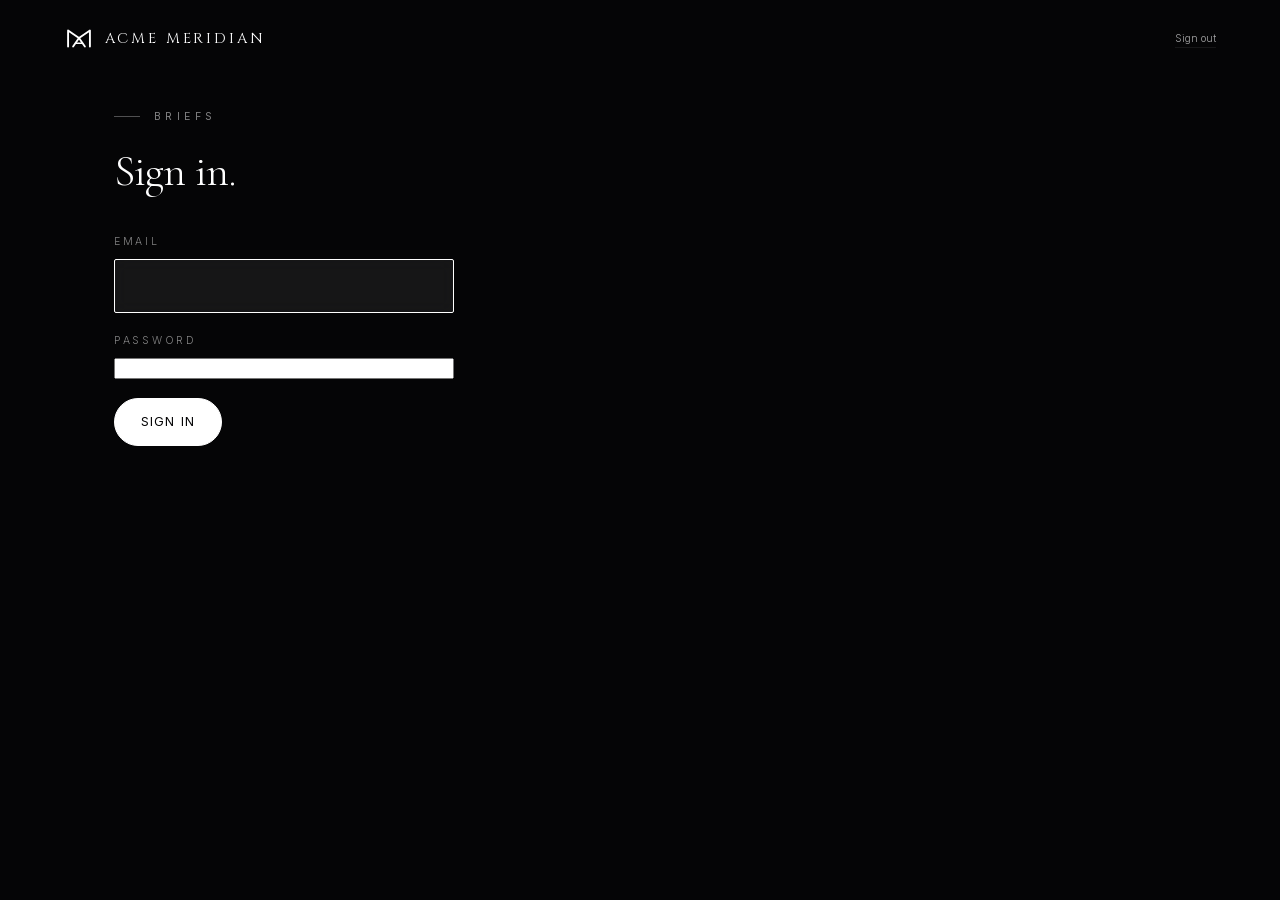
==== admin/index.html @ 1771746a "Store briefs in a database, and put them behind a login FormSubmit was answering every submission wi" ====
<!doctype html>
<html lang="en">
<head>
<meta charset="utf-8">
<meta name="viewport" content="width=device-width,initial-scale=1,viewport-fit=cover">
<title>Briefs — Acme Meridian</title>
<!-- A working tool, not a page. It must never be indexed, and a search engine
     following a leaked link must not cache what it finds. -->
<meta name="robots" content="noindex, nofollow, noarchive, nosnippet">
<meta name="referrer" content="no-referrer">
<meta name="theme-color" content="#050506">
<link rel="icon" href="/favicon.svg" type="image/svg+xml">
<link rel="preload" as="font" type="font/woff2" href="/assets/fonts/inter-var.woff2" crossorigin>
<link rel="stylesheet" href="/meridian.css">
</head>
<body class="admin">

<header class="nav">
  <a class="mark" href="/" aria-label="Acme Meridian — home">
    <svg viewBox="0 0 140 100" aria-hidden="true" width="30" height="21">
      <g stroke="currentColor" fill="none" stroke-linecap="round" stroke-linejoin="round">
        <path d="M18 88V12l52 36 52-36v76" stroke-width="9"/>
        <path d="M42 88l28-40 28 40" stroke-width="9"/>
        <path d="M53 73h34" stroke-width="7" stroke-linejoin="miter"/>
      </g>
    </svg>
    <span>Acme Meridian</span>
  </a>
  <p class="nav-note nav-back"><button type="button" id="signout" class="linkish">Sign out</button></p>
</header>

<main class="adm">

  <!-- Signed out. This is the only door: public sign-up is off on the project,
       so this form authenticates an existing account and cannot create one. -->
  <section class="adm-gate" id="gate" hidden>
    <p class="eyebrow">Briefs</p>
    <h1>Sign in.</h1>
    <form id="signin" class="adm-keyform">
      <div class="field">
        <label for="email">Email</label>
        <input type="email" id="email" name="email" autocomplete="username"
               autocapitalize="off" spellcheck="false" required>
      </div>
      <div class="field">
        <label for="pw">Password</label>
        <input type="password" id="pw" name="password" autocomplete="current-password" required>
      </div>
      <button class="btn solid" type="submit" id="go"><span>Sign in</span></button>
      <p class="status" id="gate-err" role="alert"></p>
    </form>
  </section>

  <section class="adm-body" id="body" hidden>
    <div class="adm-head">
      <div>
        <p class="eyebrow">Briefs</p>
        <h1 id="count">—</h1>
      </div>
      <button class="btn" type="button" id="refresh"><span>Refresh</span></button>
    </div>

    <div class="choices adm-filters" id="filters" role="tablist" aria-label="Filter">
      <label class="choice"><input type="radio" name="f" value="all" checked><span>All</span></label>
      <label class="choice"><input type="radio" name="f" value="new"><span>New</span></label>
      <label class="choice"><input type="radio" name="f" value="read"><span>Read</span></label>
      <label class="choice"><input type="radio" name="f" value="replied"><span>Replied</span></label>
      <label class="choice"><input type="radio" name="f" value="archived"><span>Archived</span></label>
    </div>

    <ol class="adm-list" id="list"></ol>
    <p class="adm-empty" id="empty" hidden>Nothing here yet.</p>
  </section>

  <section class="adm-detail" id="detail" hidden></section>

  <p class="status" id="status" role="status" aria-live="polite"></p>
</main>

<script type="module" src="/assets/admin.js"></script>
</body>
</html>
---- meridian.css ----
/* =============================================================================
   ACME MERIDIAN — "The Meridian" local demo
   The frame is WebGL; everything you can read is HTML sitting on top of it.
   Same monochrome system as the production site: the opacity ladder
   (1 / .92 / .62 / .45 / .28) is lifted straight off the business card.
   ========================================================================== */

@font-face{font-family:'Inter V';src:url('/assets/fonts/inter-var.woff2')format('woff2');
           font-weight:100 900;font-display:swap;font-style:normal}
@font-face{font-family:'Cormorant V';src:url('/assets/fonts/cormorant-var.woff2')format('woff2');
           font-weight:300 700;font-display:swap;font-style:normal}
@font-face{font-family:'Cinzel V';src:url('/assets/fonts/cinzel-var.woff2')format('woff2');
           font-weight:400 900;font-display:swap;font-style:normal}

:root{
  --void:#050506;
  --t1:#ffffff;
  --t2:rgba(255,255,255,.92);
  --t3:rgba(255,255,255,.62);
  --t4:rgba(255,255,255,.50);
  --t5:rgba(255,255,255,.28);
  --line:rgba(255,255,255,.14);
  --line-soft:rgba(255,255,255,.07);

  --wordmark:Optima,'Optima nova','Cinzel V',Georgia,serif;
  --display:'Cormorant V',Cormorant Garamond,Georgia,serif;
  --sans:'Inter V',-apple-system,BlinkMacSystemFont,'Helvetica Neue',Helvetica,Arial,sans-serif;

  --gut:clamp(1.4rem,5vw,5rem);
  --maxw:1320px;
  --ease:cubic-bezier(.22,1,.36,1);
}

*,*::before,*::after{box-sizing:border-box}
html{-webkit-text-size-adjust:100%;overflow-x:clip}
body{
  margin:0;background:var(--void);color:var(--t2);
  font-family:var(--sans);font-weight:300;
  font-size:clamp(14.5px,.5vw + 13px,16.5px);line-height:1.62;
  letter-spacing:-.005em;
  -webkit-font-smoothing:antialiased;-moz-osx-font-smoothing:grayscale;
  overflow-x:hidden;
}
a{color:inherit;text-decoration:none}
::selection{background:#fff;color:var(--void)}

/* --------------------------------------------------------------- surfaces */

#gl{display:none}
.gl #gl{position:fixed;inset:0;width:100%;height:100%;display:block;z-index:0}

/* A static dither over the whole frame. The shader grain moves; this one does
   not, and the pair together is what kills banding in the deep falloffs.     */
.gl .grain{display:block}
.grain{
  display:none;position:fixed;inset:0;z-index:1;pointer-events:none;opacity:.05;
  background-image:url("data:image/svg+xml;utf8,\
<svg xmlns='http://www.w3.org/2000/svg' width='140' height='140'>\
<filter id='n'><feTurbulence type='fractalNoise' baseFrequency='.85' numOctaves='3'/>\
<feColorMatrix type='saturate' values='0'/></filter>\
<rect width='140' height='140' filter='url(%23n)' opacity='.55'/></svg>");
  mix-blend-mode:overlay;
}

#scroll{display:none}
.gl #scroll{display:block;height:820vh;pointer-events:none}

#progress{
  position:fixed;top:0;left:0;right:0;height:1px;z-index:40;
  background:linear-gradient(90deg,rgba(255,255,255,.25),#fff);
  transform:scaleX(0);transform-origin:0 50%;
}

/* -------------------------------------------------------------------- nav */

.nav{
  position:fixed;top:0;left:0;right:0;z-index:30;
  display:flex;align-items:center;justify-content:space-between;gap:1.7rem;
  padding:clamp(1rem,2.2vw,1.7rem) var(--gut);
}
.mark{display:flex;align-items:center;gap:.7rem;color:var(--t1)}
.mark span{
  font-family:var(--wordmark);font-size:clamp(12px,.5vw + 10px,14.5px);
  letter-spacing:.2em;text-transform:uppercase;
}
.nav-note{
  margin:0;font-size:9.5px;letter-spacing:.34em;text-transform:uppercase;
  color:var(--t5);
}
/* On /start/ this is the way back, not a footnote — it has to be readable. */
.nav-back{color:var(--t3);font-size:10px}
.nav-back a{border-bottom:1px solid var(--line-soft);padding-bottom:.2em}
.nav-back:hover{color:var(--t1)}

/* --------------------------------------------------------------- chapters
   Every chapter is pinned to the viewport and cross-faded by scroll progress
   in world.js — the page scrolls the camera, not the type.                  */

/* Authored twice on purpose. Without WebGL — an old device, a blocked
   context, a crash in the module — the page is a plain stacked document that
   reads top to bottom. The pinned, scroll-driven version only switches on once
   the renderer actually exists, so a failure degrades instead of showing a
   black screen with nothing on it. */
.chapter{
  position:relative;z-index:10;
  display:flex;flex-direction:column;gap:.2rem;
  max-width:var(--maxw);margin-inline:auto;
  padding:clamp(3rem,7vh,5rem) var(--gut);
}
.chapter + .chapter{border-top:1px solid var(--line-soft, rgba(255,255,255,.07))}

.gl .chapter{
  position:fixed;inset:0;z-index:10;
  display:flex;flex-direction:column;gap:0;
  padding:clamp(5rem,11vh,8rem) var(--gut) clamp(2.2rem,6vh,4rem);
  max-width:var(--maxw);margin-inline:auto;
  opacity:0;pointer-events:none;border-top:0;
  will-change:opacity,transform;
}
.chapter > *{max-width:100%}

.eyebrow{
  font-size:clamp(9px,.28vw + 8px,10.5px);font-weight:400;text-transform:uppercase;
  letter-spacing:.42em;color:var(--t4);margin:0 0 1.5rem;
  display:flex;align-items:center;gap:.9rem;
}
.eyebrow::before{content:"";width:1.6rem;height:1px;background:currentColor;flex:none;opacity:.6}

h1,h2,h3{font-family:var(--display);font-weight:300;letter-spacing:-.02em;
         line-height:1.05;margin:0;color:var(--t1)}
h1{font-size:clamp(2.4rem,5.8vw,5.1rem)}
h2{font-size:clamp(2rem,4.4vw,3.7rem)}
h3{font-size:clamp(1.3rem,1.6vw,1.85rem);line-height:1.2}
p{margin:0 0 1.05em}

.lede{
  font-size:clamp(1rem,.55vw + .88rem,1.18rem);color:var(--t3);
  max-width:52ch;margin-top:1.5rem;font-weight:300;
}

/* 01 · threshold, 08 · contact ------------------------------------------- */
.gl .chapter--hero{justify-content:flex-end}
.gl .cue{display:flex}
.gl .chapter--end{justify-content:flex-start}
.chapter--hero h1{max-width:13ch}
.chapter--hero .lede{margin-bottom:2.4rem}
.cue{
  margin:0;font-size:9.5px;letter-spacing:.36em;text-transform:uppercase;
  color:var(--t4);display:none;align-items:center;gap:.75rem;
}
.cue i{
  width:1px;height:2.1rem;background:linear-gradient(180deg,transparent,var(--t1));
  display:block;animation:cue 2.4s var(--ease) infinite;
}
@keyframes cue{0%,100%{opacity:.25;transform:scaleY(.55)}50%{opacity:1;transform:scaleY(1)}}

.chapter--end{text-align:center;align-items:center}
.chapter--end .eyebrow::before{display:none}
.mailto{margin:2.2rem 0 0}
.mailto a{
  font-family:var(--display);font-size:clamp(1.5rem,3vw,2.4rem);color:var(--t1);
  border-bottom:1px solid var(--line);padding-bottom:.12em;
  transition:border-color .4s var(--ease);
}
.mailto a:hover{border-color:var(--t1)}
.fine{margin:auto 0 0;font-size:10px;letter-spacing:.28em;text-transform:uppercase;color:var(--t5)}

/* 02 · the meridian ------------------------------------------------------- */
.chapter--mid{position:relative}
.gl .chapter--mid{justify-content:flex-end;align-items:flex-start}
.line{max-width:16ch}
.chapter--mid .sub{
  margin-top:1.6rem;max-width:48ch;color:var(--t3);
  font-size:clamp(.95rem,.5vw + .85rem,1.08rem);
}
.tools{
  margin:1.6rem 0 0;font-size:10px;letter-spacing:.24em;text-transform:uppercase;
  color:var(--t5);max-width:62ch;line-height:2.1;
}

/* 03–05 · devices, 07 · the card -----------------------------------------
   The object owns the middle of the frame, so the copy lives in the bottom
   band and never crosses it.                                               */
.gl .chapter--device{justify-content:flex-end}
.deck{max-width:40ch;position:relative}
/* a soft scrim under the copy — the object owns the right of the frame, and
   type still needs ground when a lit edge sweeps behind it */
.gl .chapter--device::after,
.gl .chapter--mid::after,
.gl .chapter--proc::after{
  content:"";position:absolute;left:-6vw;right:0;bottom:-6vh;height:78%;z-index:-1;
  background:radial-gradient(120% 100% at 12% 100%,rgba(5,5,6,.92) 0%,
             rgba(5,5,6,.68) 34%,rgba(5,5,6,.24) 58%,transparent 76%);
}
.gl .chapter--proc::after{
  left:-8vw;right:-8vw;height:62%;
  background:linear-gradient(0deg,rgba(5,5,6,.94) 12%,rgba(5,5,6,.72) 46%,transparent 100%);
  pointer-events:none;
}
.deck h3{margin-bottom:.7rem}
.deck p{color:var(--t3);margin:0}

.tabs{display:flex;flex-wrap:wrap;gap:.4rem;margin:0 0 1.6rem;width:max-content;max-width:52ch}
.tab{
  appearance:none;background:rgba(255,255,255,.04);color:var(--t4);
  border:1px solid var(--line);border-radius:999px;
  font:inherit;font-size:11px;font-weight:400;letter-spacing:.1em;
  text-transform:uppercase;padding:.5rem 1rem;cursor:pointer;
  backdrop-filter:blur(8px);-webkit-backdrop-filter:blur(8px);
  transition:color .35s var(--ease),background .35s var(--ease),border-color .35s var(--ease);
}
.tab:hover{color:var(--t2);border-color:rgba(255,255,255,.3)}
.tab.on{background:#fff;color:var(--void);border-color:#fff}

.panel{display:none}
.panel.on{display:block;animation:panel .5s var(--ease) both}
@keyframes panel{from{opacity:0;transform:translateY(8px)}to{opacity:1;transform:none}}

/* 06 · method ------------------------------------------------------------- */
.chapter--proc{position:relative}
.gl .chapter--proc{justify-content:flex-end;
  padding-bottom:clamp(3rem,8vh,5.5rem)}
.proc{
  list-style:none;margin:0;padding:0;
  display:grid;grid-template-columns:repeat(auto-fit,minmax(180px,1fr));
  gap:clamp(1.4rem,2.6vw,2.6rem);
}
.proc li{border-top:1px solid var(--line);padding-top:1rem}
.proc span{
  display:block;font-size:11px;letter-spacing:.3em;color:var(--t2);margin-bottom:.9rem;
}
/* The step names are carved into the scene, on the mark above each column —
   printing them here as well would say the same thing twice. On a phone the
   marks are too small to read, so the names come back. */
.gl .proc h3{display:none}
.proc h3{font-size:clamp(1.15rem,1.3vw,1.45rem);margin-bottom:.5rem}
.proc p{font-size:.86rem;color:var(--t3);margin:0;line-height:1.5}

/* ------------------------------------------------------------------- foot
   Sits after the scroll spacer, so it is reached at the end of the move and
   reads as an ordinary footer. In the fallback it is simply the last block on
   the page. Privacy, Terms and Legal have to be reachable from the home page. */
.foot{
  position:relative;z-index:12;background:var(--void);
  border-top:1px solid var(--line);
  padding:clamp(2.6rem,6vh,4rem) var(--gut);text-align:center;
}
.foot-links{
  display:flex;flex-wrap:wrap;justify-content:center;gap:.6rem 1.9rem;
  margin-bottom:1.8rem;
}
.foot-links a{
  font-size:11px;letter-spacing:.22em;text-transform:uppercase;color:var(--t4);
  transition:color .35s var(--ease);
}
.foot-links a:hover{color:var(--t1)}
.foot-legal{
  margin:0;font-size:11.5px;line-height:2;color:var(--t5);letter-spacing:.02em;
}
.foot-legal a{color:var(--t4);border-bottom:1px solid var(--line-soft)}
.foot-legal a:hover{color:var(--t1)}

.nav-note a{color:inherit}
.nav-note{transition:color .35s var(--ease)}
.nav-note:hover{color:var(--t2)}

.noscript{
  position:fixed;inset:auto 0 0;z-index:50;margin:0;padding:1rem var(--gut);
  background:#fff;color:var(--void);text-align:center;
}

/* ------------------------------------------------------------------ small */
@media (max-width:820px){
  .chapter{padding-top:clamp(4.5rem,10vh,6rem)}
  .nav-note:not(.nav-back){display:none}
  .lede{margin-top:1.1rem}
  .tools{display:none}
  .deck{max-width:100%;min-width:0}
  /* width:max-content is what keeps the pills on one row on a wide frame; on a
     phone it is exactly what would push the whole column off screen */
  .tabs{width:auto;max-width:100%;margin-bottom:1.1rem}
  .tab{font-size:10px;padding:.42rem .8rem}
  .chapter--device::after{height:56%}
  .proc{grid-template-columns:1fr 1fr;gap:1rem 1.2rem}
  .proc li:nth-child(n+5){display:none}   /* five gates, four fit — the fifth reads in the scene */
  .proc h3{display:block}
  .proc p{font-size:.82rem}
}

@media (prefers-reduced-motion:reduce){
  .cue i{animation:none}
  .panel.on{animation:none}
}

/* =============================================================== the button
   The one call to action on the site. Lifted from the old home page so the
   shape is familiar, retuned to this palette: the fill wipes up from the
   bottom edge rather than fading, which is the only motion on an otherwise
   still frame.                                                              */
.btn{
  --bd:var(--t5);
  position:relative;display:inline-flex;align-items:center;gap:.75rem;
  padding:.95rem 1.6rem;border:1px solid var(--bd);border-radius:100px;
  color:var(--t1);font-family:var(--sans);font-size:.8rem;
  font-weight:400;letter-spacing:.1em;text-transform:uppercase;cursor:pointer;
  background:transparent;overflow:hidden;isolation:isolate;
  -webkit-backdrop-filter:blur(10px);backdrop-filter:blur(10px);
  transition:color .45s var(--ease),border-color .45s var(--ease);
}
.btn::before{
  content:"";position:absolute;inset:0;z-index:-1;background:#fff;
  transform:scaleY(0);transform-origin:bottom;transition:transform .5s var(--ease);
}
.btn:hover{color:var(--void);border-color:#fff}
.btn:hover::before{transform:scaleY(1)}
.btn:focus-visible{outline:2px solid #fff;outline-offset:3px}
.btn .ar{transition:transform .45s var(--ease);flex:none}
.btn:hover .ar{transform:translate(3px,-3px)}
.btn.solid{background:#fff;color:var(--void);border-color:#fff}
.btn.solid::before{background:transparent}
.btn.solid:hover{opacity:.85;color:var(--void)}

.nav-note{margin-left:auto}
.nav-cta{flex:none}
.hero-actions{display:flex;flex-wrap:wrap;gap:.7rem;margin:0 0 2rem}
.chapter--end .btn{margin-top:2.4rem}

/* ============================================================== the warp
   Leaving the home page for the form. The camera does the work in world.js —
   this only clears the type out of its way and lays down the white the next
   page wakes up on, so the cut across the navigation is invisible.          */
.flash{
  position:fixed;inset:0;z-index:90;background:#fff;pointer-events:none;
  opacity:0;transition:opacity .34s linear;
}
html.warping .flash{opacity:1;transition-delay:.6s}
html.warping main,
html.warping .nav,
html.warping .foot,
html.warping #progress{
  opacity:0;filter:blur(7px);transform:translateY(-14px);pointer-events:none;
  transition:opacity .45s var(--ease),filter .55s var(--ease),transform .8s var(--ease);
}
/* the arriving side of the same cut */
html.arriving .flash{opacity:1;transition:none}
html.arriving.landed .flash{opacity:0;transition:opacity .55s var(--ease)}

/* ================================================================ the form
   /start/ — a real page, not a modal. It has to survive a direct link, a
   refresh and a browser with the module blocked, so the markup stands on its
   own and the chamber behind it is decoration that fades in when it can.    */
.start-wrap{
  position:relative;z-index:10;
  max-width:920px;margin-inline:auto;
  padding:clamp(6rem,14vh,9rem) var(--gut) clamp(3rem,8vh,5rem);
}
.start-head{margin-bottom:clamp(2.4rem,6vh,3.8rem)}
.start-head h1{font-size:clamp(2.1rem,4.6vw,3.9rem);max-width:14ch}
.start-head .lede{max-width:46ch}

/* Each fieldset is a movement, numbered like the method rail. The rule above
   it is the same line that runs through the rest of the site.               */
.fs{border:0;margin:0 0 clamp(2.2rem,5vh,3.4rem);padding:2rem 0 0;
    border-top:1px solid rgba(255,255,255,.16)}
.fs legend{
  padding:0;font-size:10px;letter-spacing:.42em;text-transform:uppercase;
  color:var(--t4);
}
.fs legend b{font-weight:400;color:var(--t2);margin-right:.9rem}
.grid{display:grid;grid-template-columns:1fr 1fr;gap:clamp(1.1rem,2.4vw,1.8rem);
      margin-top:1.9rem}
.grid .wide{grid-column:1 / -1}

.field{display:flex;flex-direction:column;gap:.55rem;min-width:0}
.field > label{
  font-size:10.5px;letter-spacing:.26em;text-transform:uppercase;color:var(--t4);
}
.field > label .req{color:var(--t2)}
.hint{margin:0;font-size:11.5px;letter-spacing:.01em;color:var(--t5);line-height:1.55}

input[type=text],input[type=email],input[type=url],textarea{
  appearance:none;width:100%;min-width:0;
  background:rgba(255,255,255,.055);color:var(--t1);
  border:1px solid rgba(255,255,255,.19);border-radius:2px;
  font-family:var(--sans);font-size:.98rem;font-weight:300;line-height:1.6;
  padding:.85rem 1rem;
  -webkit-backdrop-filter:blur(8px);backdrop-filter:blur(8px);
  transition:border-color .35s var(--ease),background .35s var(--ease);
}
textarea{resize:vertical;min-height:9.5rem}
input::placeholder,textarea::placeholder{color:rgba(255,255,255,.32)}
input:hover,textarea:hover{border-color:rgba(255,255,255,.34)}
input:focus,textarea:focus{
  outline:0;border-color:#fff;background:rgba(255,255,255,.07);
}
/* the browser's own invalid styling is red and loud; ours is a hairline */
.field.bad input,.field.bad textarea{border-color:rgba(255,255,255,.55)}
.err{margin:0;font-size:11px;letter-spacing:.16em;text-transform:uppercase;
     color:var(--t2);display:none}
.field.bad .err{display:block}

/* Choices are pills, the same object as the capability tabs on the home page.
   Real inputs underneath — keyboard and screen readers get a normal group.  */
.choices{display:flex;flex-wrap:wrap;gap:.45rem}
.choice{position:relative;display:inline-flex}
.choice input{position:absolute;inset:0;opacity:0;margin:0;cursor:pointer}
.choice span{
  display:inline-block;
  background:rgba(255,255,255,.055);color:var(--t3);
  border:1px solid rgba(255,255,255,.19);border-radius:999px;
  font-size:11px;letter-spacing:.1em;text-transform:uppercase;
  padding:.52rem 1rem;
  transition:color .3s var(--ease),background .3s var(--ease),border-color .3s var(--ease);
}
.choice input:hover + span{color:var(--t2);border-color:rgba(255,255,255,.3)}
.choice input:checked + span{background:#fff;color:var(--void);border-color:#fff}
.choice input:focus-visible + span{outline:2px solid #fff;outline-offset:3px}

.start-foot{
  display:flex;align-items:center;gap:1.6rem;flex-wrap:wrap;
  border-top:1px solid var(--line);padding-top:2rem;
}
.start-foot .btn{padding:1.05rem 2rem}
.start-note{margin:0;font-size:11.5px;color:var(--t5);max-width:36ch;line-height:1.7}
.start-note a{color:var(--t4);border-bottom:1px solid var(--line-soft)}

/* honeypot — off screen rather than display:none, which some bots skip */
.hp{position:absolute;left:-9999px;width:1px;height:1px;overflow:hidden}

/* the two end states ------------------------------------------------------ */
.status{margin:1.6rem 0 0;font-size:.92rem;color:var(--t3);display:none;max-width:58ch}
.status.on{display:block}
.status.bad{color:var(--t2)}
.status p{margin:0}
.status .btn{display:inline-flex;margin-top:1.3rem}

.sent{display:none;text-align:center;padding:clamp(3rem,12vh,7rem) 0}
.sent h2{margin-bottom:1.4rem}
.sent p{color:var(--t3);max-width:44ch;margin-inline:auto}
.done .sent{display:block;animation:panel .7s var(--ease) both}
.done form{display:none}
.done .start-head{display:none}

/* the arrival stagger — set by start.js once the chamber is up */
.rise{opacity:0;transform:translateY(18px)}
.up .rise{opacity:1;transform:none;
  transition:opacity .8s var(--ease) var(--d,0s),transform .9s var(--ease) var(--d,0s)}

@media (max-width:760px){
  .grid{grid-template-columns:1fr}
  .start-wrap{padding-top:clamp(5rem,12vh,7rem)}
  .start-foot{flex-direction:column;align-items:stretch}
  .start-foot .btn{justify-content:center}
}
@media (prefers-reduced-motion:reduce){
  .rise{opacity:1;transform:none}
  html.warping main,html.warping .nav,html.warping .foot{transition-duration:.15s;filter:none}
  .flash{transition:none}
}

/* Last, deliberately: these override .btn and .start-* above, and at equal
   specificity the cascade goes to whichever comes later in the file. */
@media (max-width:820px){
  .nav-cta{font-size:9.5px;padding:.7rem 1.05rem;gap:.5rem}
  .nav-cta .ar{width:11px;height:11px}
  .hero-actions{margin-bottom:1.5rem}
}
/* Below this the bar cannot hold both. The wordmark gives way rather than the
   button: the AM glyph still says who this is, an arrow on its own says
   nothing — and this is the one thing on the page worth tapping. */
@media (max-width:430px){
  .mark span{display:none}
  .nav-cta{padding:.7rem 1rem}
}

/* ================================================================== /admin/
   A tool, not a page: no chamber behind it, no entrance, nothing to look at
   that is not a brief. It borrows the palette and the type so it feels like
   the same company, and borrows nothing else.                              */
.admin{background:var(--void)}
.adm{max-width:1180px;margin-inline:auto;padding:clamp(5.5rem,12vh,7.5rem) var(--gut) 5rem}
.adm h1{font-size:clamp(1.9rem,3.4vw,2.9rem)}

.linkish{
  appearance:none;background:none;border:0;padding:0;color:inherit;font:inherit;
  cursor:pointer;border-bottom:1px solid var(--line-soft);
}

.adm-gate{max-width:44ch}
.adm-gate code{
  font-family:ui-monospace,SFMono-Regular,Menlo,monospace;font-size:.9em;color:var(--t2);
}
.adm-keyform{display:flex;flex-direction:column;gap:1.2rem;align-items:flex-start;margin-top:2.4rem}
.adm-keyform .field{width:min(100%,34ch)}

.adm-head{
  display:flex;align-items:flex-end;justify-content:space-between;gap:1.5rem;
  flex-wrap:wrap;margin-bottom:2rem;
}
.adm-filters{margin-bottom:1.8rem}

.adm-list{list-style:none;margin:0;padding:0;border-top:1px solid var(--line)}
.adm-row{
  display:grid;align-items:center;gap:.3rem 1.4rem;
  grid-template-columns:8.5rem minmax(0,1.6fr) minmax(0,1fr) 7rem 6rem;
  padding:1.05rem .9rem;border-bottom:1px solid var(--line-soft);
  cursor:pointer;transition:background .25s var(--ease);
}
.adm-row:hover,.adm-row:focus-visible{background:rgba(255,255,255,.045);outline:0}
.adm-row.is-new{box-shadow:inset 2px 0 0 #fff}
.adm-row h3{font-size:1.02rem;font-family:var(--sans);font-weight:400;letter-spacing:0;
            overflow:hidden;text-overflow:ellipsis;white-space:nowrap}
.adm-row p{margin:0}
.adm-who p{font-size:.82rem;color:var(--t4);margin-top:.18rem;
           overflow:hidden;text-overflow:ellipsis;white-space:nowrap}
.adm-when{font-size:11px;letter-spacing:.12em;text-transform:uppercase;color:var(--t5)}
.adm-tags,.adm-money{font-size:.8rem;color:var(--t4);
                     overflow:hidden;text-overflow:ellipsis;white-space:nowrap}
.adm-state{
  font-size:10px;letter-spacing:.2em;text-transform:uppercase;color:var(--t4);
  justify-self:start;border:1px solid var(--line);border-radius:999px;padding:.3rem .7rem;
}
.adm-state[data-s=new]{background:#fff;color:var(--void);border-color:#fff}
.adm-state[data-s=archived]{opacity:.45}
.adm-empty{margin-top:2.5rem;color:var(--t5)}

.adm-detail{max-width:74ch}
.adm-backbtn{margin-bottom:2.4rem;padding:.7rem 1.2rem;font-size:11px}
.adm-detail .lede{margin-top:1rem}
.adm-detail .lede a{border-bottom:1px solid var(--line)}
.adm-fields{
  display:grid;grid-template-columns:repeat(auto-fit,minmax(190px,1fr));
  gap:1.1rem 2rem;margin:2.4rem 0;padding:1.6rem 0;
  border-top:1px solid var(--line);border-bottom:1px solid var(--line);
}
.adm-f dt{font-size:10px;letter-spacing:.26em;text-transform:uppercase;color:var(--t5)}
.adm-f dd{margin:.45rem 0 0;color:var(--t2);font-size:.94rem}
.adm-detailtext{
  white-space:pre-wrap;font-size:1.02rem;line-height:1.75;color:var(--t2);
  border-left:1px solid var(--line);padding-left:1.4rem;margin-bottom:2.8rem;
}
.adm-notes{margin-bottom:2.4rem}
.adm-actions{
  display:flex;align-items:center;gap:1.6rem;flex-wrap:wrap;
  border-top:1px solid var(--line);padding-top:1.8rem;
}

@media (max-width:900px){
  /* The table collapses to a card. Budget and the tag list are the two things
     worth losing first — they are both repeated on the brief itself. */
  .adm-row{grid-template-columns:1fr auto;padding:1.1rem .2rem}
  .adm-when{grid-column:1;order:1}
  .adm-state{grid-column:2;grid-row:1;order:2;justify-self:end}
  .adm-who{grid-column:1 / -1;order:3;margin-top:.2rem}
  .adm-tags{grid-column:1 / -1;order:4;white-space:normal}
  .adm-money{display:none}
  .adm-head{align-items:flex-start}
}
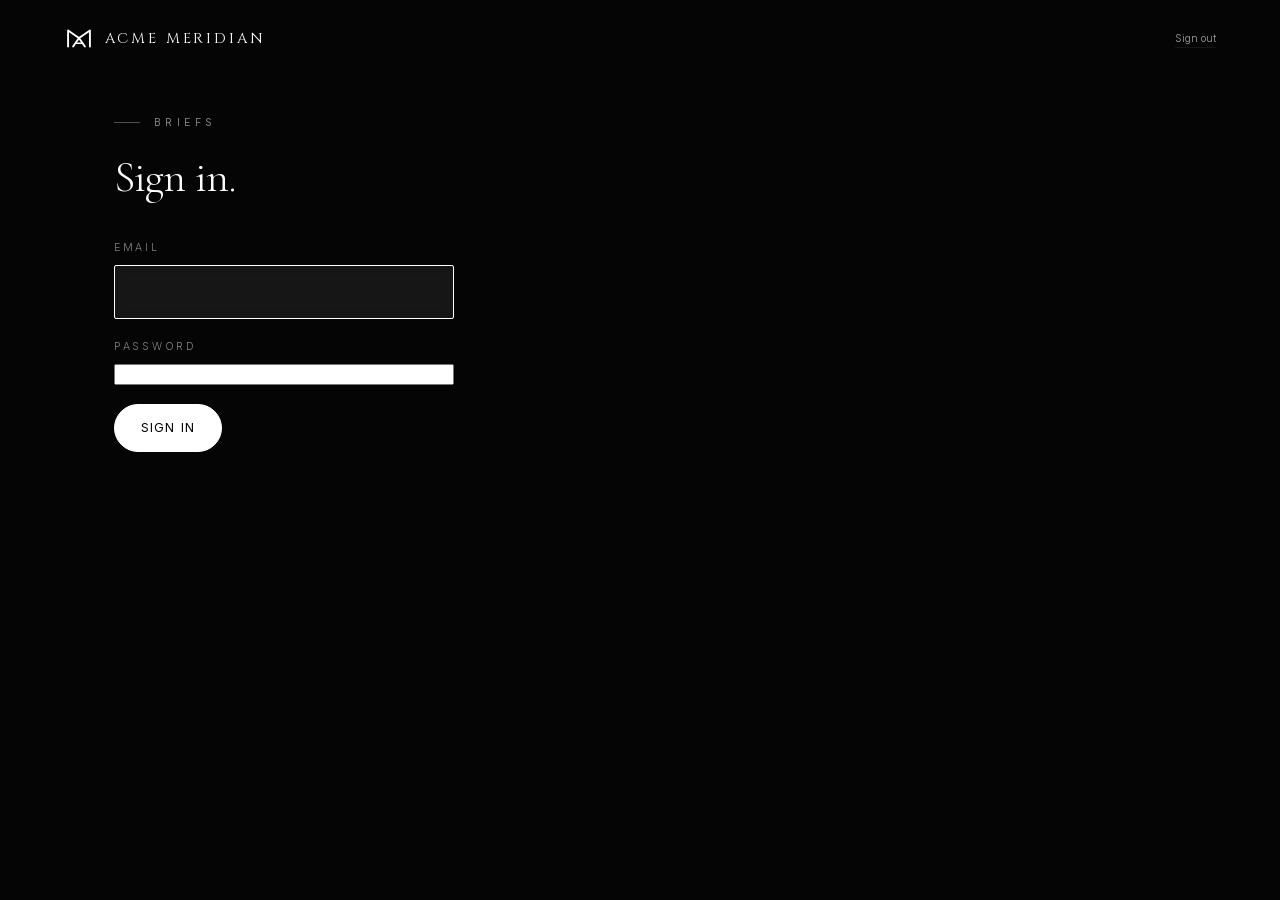
==== commit f8cc1689: "Close a stored XSS that reached the admin session Found while auditing who can touch the database. T" ====
--- a/admin/index.html
+++ b/admin/index.html
@@ -8,6 +8,12 @@
      following a leaked link must not cache what it finds. -->
 <meta name="robots" content="noindex, nofollow, noarchive, nosnippet">
 <meta name="referrer" content="no-referrer">
+<!-- Defence in depth for the one page that can reach the briefs. `script-src
+     'self'` alone would have stopped the stored-XSS found on 2026-09-06: an
+     injected `onmouseover=` is inline script and is refused outright.
+     `frame-ancestors` is ignored in a meta tag and GitHub Pages cannot set
+     headers, so the frame check lives in admin.js instead. -->
+<meta http-equiv="Content-Security-Policy" content="default-src 'self'; script-src 'self'; style-src 'self'; img-src 'self' data:; font-src 'self'; connect-src https://slkyivycuxbjigwqpyzd.supabase.co; form-action 'self'; base-uri 'none'; object-src 'none'">
 <meta name="theme-color" content="#050506">
 <link rel="icon" href="/favicon.svg" type="image/svg+xml">
 <link rel="preload" as="font" type="font/woff2" href="/assets/fonts/inter-var.woff2" crossorigin>
--- a/meridian.css
+++ b/meridian.css
@@ -107,12 +107,17 @@
   max-width:var(--maxw);margin-inline:auto;
   padding:clamp(3rem,7vh,5rem) var(--gut);
 }
+/* only the first one is under the fixed bar; the rest are scrolled past it */
+.chapter:first-of-type{padding-top:calc(var(--nav-h,5.9rem) + 1.6rem)}
 .chapter + .chapter{border-top:1px solid var(--line-soft, rgba(255,255,255,.07))}
 
 .gl .chapter{
   position:fixed;inset:0;z-index:10;
   display:flex;flex-direction:column;gap:0;
-  padding:clamp(5rem,11vh,8rem) var(--gut) clamp(2.2rem,6vh,4rem);
+  /* Measured, not guessed — see assets/chrome.js. The fallback covers the
+     moment before the module runs and the case where it never does. */
+  padding:calc(var(--nav-h,5.9rem) + clamp(.6rem,3.5vh,2.4rem))
+          var(--gut) clamp(2.2rem,6vh,4rem);
   max-width:var(--maxw);margin-inline:auto;
   opacity:0;pointer-events:none;border-top:0;
   will-change:opacity,transform;
@@ -128,8 +133,11 @@
 
 h1,h2,h3{font-family:var(--display);font-weight:300;letter-spacing:-.02em;
          line-height:1.05;margin:0;color:var(--t1)}
-h1{font-size:clamp(2.4rem,5.8vw,5.1rem)}
-h2{font-size:clamp(2rem,4.4vw,3.7rem)}
+/* min() against vh as well as vw: a wide but short frame — a laptop window
+   dragged down, a phone on its side — is exactly where display type set from
+   width alone stops fitting. */
+h1{font-size:clamp(2.4rem,min(5.8vw,8.2vh),5.1rem)}
+h2{font-size:clamp(2rem,min(4.4vw,7vh),3.7rem)}
 h3{font-size:clamp(1.3rem,1.6vw,1.85rem);line-height:1.2}
 p{margin:0 0 1.05em}
 
@@ -138,12 +146,30 @@
   max-width:52ch;margin-top:1.5rem;font-weight:300;
 }
 
+/* An overflowing flex-end container pushes its content out through the *top* —
+   straight under the fixed nav, which is how the hero headline ended up written
+   across the wordmark on a short viewport. An auto margin does the same job of
+   pinning to the bottom when there is room, but resolves to zero when there is
+   not, so copy can never escape above its own padding box. Applied to every
+   pinned chapter, not just the one that was caught. */
+.gl .chapter--hero,
+.gl .chapter--mid,
+.gl .chapter--device,
+.gl .chapter--proc{justify-content:flex-start}
+.gl .chapter--hero > :first-child,
+.gl .chapter--mid > :first-child,
+.gl .chapter--device > :first-child,
+.gl .chapter--proc > :first-child{margin-top:auto}
+
 /* 01 · threshold, 08 · contact ------------------------------------------- */
-.gl .chapter--hero{justify-content:flex-end}
 .gl .cue{display:flex}
 .gl .chapter--end{justify-content:flex-start}
+.gl .chapter--end > :first-child{margin-top:0}
 .chapter--hero h1{max-width:13ch}
-.chapter--hero .lede{margin-bottom:2.4rem}
+/* the hero's only action is the one in the fixed nav, which sits in the
+   same view — a second identical button below the copy read as a
+   duplicate. The margin here now stands the scroll cue off instead. */
+.chapter--hero .lede{margin-bottom:1.9rem}
 .cue{
   margin:0;font-size:9.5px;letter-spacing:.36em;text-transform:uppercase;
   color:var(--t4);display:none;align-items:center;gap:.75rem;
@@ -167,7 +193,7 @@
 
 /* 02 · the meridian ------------------------------------------------------- */
 .chapter--mid{position:relative}
-.gl .chapter--mid{justify-content:flex-end;align-items:flex-start}
+.gl .chapter--mid{align-items:flex-start}
 .line{max-width:16ch}
 .chapter--mid .sub{
   margin-top:1.6rem;max-width:48ch;color:var(--t3);
@@ -181,7 +207,6 @@
 /* 03–05 · devices, 07 · the card -----------------------------------------
    The object owns the middle of the frame, so the copy lives in the bottom
    band and never crosses it.                                               */
-.gl .chapter--device{justify-content:flex-end}
 .deck{max-width:40ch;position:relative}
 /* a soft scrim under the copy — the object owns the right of the frame, and
    type still needs ground when a lit edge sweeps behind it */
@@ -200,6 +225,67 @@
 .deck h3{margin-bottom:.7rem}
 .deck p{color:var(--t3);margin:0}
 
+/* Which screens are real. The interfaces are now detailed enough to be taken
+   for clients' products, so the ones that are invented say so and the one
+   that is ours is named. Quiet type, but not optional.                     */
+.deck .screen-note{
+  margin:1.15rem 0 0;font-size:10px;letter-spacing:.2em;text-transform:uppercase;
+  color:var(--t5);line-height:2;max-width:40ch;
+}
+
+/* Look closer ------------------------------------------------------------
+   The screens carry more than the camera's distance can show, so there has
+   to be a way in that does not depend on the visitor guessing a render is
+   clickable. Quiet control, loud enough to find.                           */
+.peek-wrap{margin:1.25rem 0 0}
+.peek{
+  appearance:none;background:transparent;color:var(--t3);
+  border:1px solid var(--line);border-radius:999px;
+  display:inline-flex;align-items:center;gap:.55rem;
+  padding:.5rem .95rem;cursor:pointer;
+  font:inherit;font-size:10px;letter-spacing:.26em;text-transform:uppercase;
+  transition:color .35s var(--ease),border-color .35s var(--ease),
+             background-color .35s var(--ease);
+}
+.peek:hover,.peek:focus-visible{color:var(--t1);border-color:var(--t4);
+  background:rgba(255,255,255,.05)}
+.peek svg{flex:none;opacity:.7}
+.peek:hover svg{opacity:1}
+/* the render itself is the bigger target */
+.gl.over-device #gl{cursor:zoom-in}
+.gl.inspecting #gl{cursor:zoom-out}
+
+/* the way out. Present only while a screen is being read, and never in the
+   way of it — bottom centre, where no interface on any of the six sits.    */
+.peek-exit{
+  position:fixed;left:50%;bottom:clamp(1.4rem,4vh,2.6rem);transform:translateX(-50%);
+  margin:0;z-index:35;pointer-events:none;
+  font-size:10px;letter-spacing:.26em;text-transform:uppercase;color:var(--t4);
+  opacity:0;transition:opacity .5s var(--ease);
+  white-space:nowrap;
+}
+.gl.inspecting .peek-exit{opacity:1;transition-delay:.45s}
+.peek-exit kbd{
+  font:inherit;border:1px solid var(--line);border-radius:4px;
+  padding:.15em .45em;margin-right:.15em;color:var(--t3);
+}
+
+/* Entrance ---------------------------------------------------------------
+   The scene comes up from near-black in world.js; the chrome fades with it.
+   Scoped to `.gl` so that a browser without WebGL — where the class is
+   removed and `.ready` never arrives — is never left with an invisible nav. */
+.gl .nav,.gl #progress{opacity:0}
+.gl.ready .nav{opacity:1;transition:opacity 1.15s .4s var(--ease)}
+/* while a screen is being read the chrome is the only thing competing
+   with it — it stays reachable, it just stops shouting */
+.gl.ready.inspecting .nav{opacity:.32;transition:opacity .5s var(--ease)}
+.gl.ready.inspecting .nav:hover,
+.gl.ready.inspecting .nav:focus-within{opacity:1}
+.gl.ready #progress{opacity:1;transition:opacity .9s 1s linear}
+@media (prefers-reduced-motion:reduce){
+  .gl .nav,.gl #progress{opacity:1;transition:none}
+}
+
 .tabs{display:flex;flex-wrap:wrap;gap:.4rem;margin:0 0 1.6rem;width:max-content;max-width:52ch}
 .tab{
   appearance:none;background:rgba(255,255,255,.04);color:var(--t4);
@@ -218,8 +304,7 @@
 
 /* 06 · method ------------------------------------------------------------- */
 .chapter--proc{position:relative}
-.gl .chapter--proc{justify-content:flex-end;
-  padding-bottom:clamp(3rem,8vh,5.5rem)}
+.gl .chapter--proc{padding-bottom:clamp(3rem,8vh,5.5rem)}
 .proc{
   list-style:none;margin:0;padding:0;
   display:grid;grid-template-columns:repeat(auto-fit,minmax(180px,1fr));
@@ -322,7 +407,6 @@
 
 .nav-note{margin-left:auto}
 .nav-cta{flex:none}
-.hero-actions{display:flex;flex-wrap:wrap;gap:.7rem;margin:0 0 2rem}
 .chapter--end .btn{margin-top:2.4rem}
 
 /* ============================================================== the warp
@@ -352,7 +436,8 @@
 .start-wrap{
   position:relative;z-index:10;
   max-width:920px;margin-inline:auto;
-  padding:clamp(6rem,14vh,9rem) var(--gut) clamp(3rem,8vh,5rem);
+  padding:calc(var(--nav-h,5.9rem) + clamp(1.4rem,5vh,3.4rem))
+          var(--gut) clamp(3rem,8vh,5rem);
 }
 .start-head{margin-bottom:clamp(2.4rem,6vh,3.8rem)}
 .start-head h1{font-size:clamp(2.1rem,4.6vw,3.9rem);max-width:14ch}
@@ -448,7 +533,7 @@
 
 @media (max-width:760px){
   .grid{grid-template-columns:1fr}
-  .start-wrap{padding-top:clamp(5rem,12vh,7rem)}
+  .start-wrap{padding-top:calc(var(--nav-h,5.9rem) + 1.2rem)}
   .start-foot{flex-direction:column;align-items:stretch}
   .start-foot .btn{justify-content:center}
 }
@@ -463,7 +548,6 @@
 @media (max-width:820px){
   .nav-cta{font-size:9.5px;padding:.7rem 1.05rem;gap:.5rem}
   .nav-cta .ar{width:11px;height:11px}
-  .hero-actions{margin-bottom:1.5rem}
 }
 /* Below this the bar cannot hold both. The wordmark gives way rather than the
    button: the AM glyph still says who this is, an arrow on its own says
@@ -478,7 +562,8 @@
    that is not a brief. It borrows the palette and the type so it feels like
    the same company, and borrows nothing else.                              */
 .admin{background:var(--void)}
-.adm{max-width:1180px;margin-inline:auto;padding:clamp(5.5rem,12vh,7.5rem) var(--gut) 5rem}
+.adm{max-width:1180px;margin-inline:auto;
+     padding:calc(var(--nav-h,5.9rem) + clamp(1rem,4vh,2.6rem)) var(--gut) 5rem}
 .adm h1{font-size:clamp(1.9rem,3.4vw,2.9rem)}
 
 .linkish{
@@ -556,3 +641,53 @@
   .adm-money{display:none}
   .adm-head{align-items:flex-start}
 }
+
+/* ----------------------------------------------------------- laptop frames
+   1280x720 and 1366x768 are ordinary screens, not edge cases, and the hero has
+   one more element in it than it used to — the button. Not enough to warrant
+   the squeeze below, but enough that the generous margins no longer fit. */
+@media (max-height:820px) and (min-width:560px){
+  .eyebrow{margin-bottom:1rem}
+  .chapter--hero .lede{margin-top:1.1rem;margin-bottom:1.4rem}
+  .chapter--mid .sub{margin-top:1.1rem}
+  .tools{margin-top:1.1rem;line-height:1.9}
+  .chapter--end .mailto{margin-top:1.5rem}
+  .chapter--end .btn{margin-top:1.6rem}
+}
+
+/* ------------------------------------------------------------ short frames
+   Landscape phones and half-height desktop windows. The chapters are pinned to
+   the viewport, so there is no scrolling out of a squeeze — the type has to
+   give. The scroll cue goes first: it is decoration, and on a frame this short
+   it is the least of what needs the room. */
+@media (max-height:600px) and (min-width:560px){
+  .gl .chapter{padding:calc(var(--nav-h,5.9rem) + .5rem) var(--gut) 1.6rem}
+  .gl .cue{display:none}
+  /* the display sizes above are still tuned for a frame with room; here the
+     height is the binding constraint and the type answers to it alone */
+  h1{font-size:clamp(1.75rem,min(5.4vw,8.6vh),3.4rem)}
+  h2{font-size:clamp(1.55rem,min(4.2vw,7.4vh),2.8rem)}
+  .eyebrow{margin-bottom:.7rem;letter-spacing:.34em}
+  .chapter--hero h1{max-width:16ch}
+  .chapter--hero .lede{
+    margin-top:.8rem;margin-bottom:.85rem;
+    font-size:.9rem;line-height:1.48;max-width:66ch;
+  }
+  .chapter--mid .sub{margin-top:.9rem;font-size:.9rem;line-height:1.5}
+  .tools{display:none}
+  .gl .chapter--proc{padding-bottom:1.6rem}
+  .proc{gap:.7rem 1.4rem}
+  .proc li{padding-top:.6rem}
+  .proc span{margin-bottom:.4rem}
+  .proc p{font-size:.78rem;line-height:1.45}
+  .chapter--end .mailto{margin-top:.9rem}
+  .chapter--end .mailto a{font-size:clamp(1.1rem,min(2.6vw,5vh),1.7rem)}
+  .chapter--end .btn{margin-top:1rem}
+  .chapter--end .fine{display:none}      /* the footer says this again verbatim */
+}
+
+@media (max-height:600px) and (min-width:560px){
+  .deck .screen-note{display:none}
+  .peek-wrap{margin-top:.85rem}
+  .peek{padding:.42rem .8rem}
+}
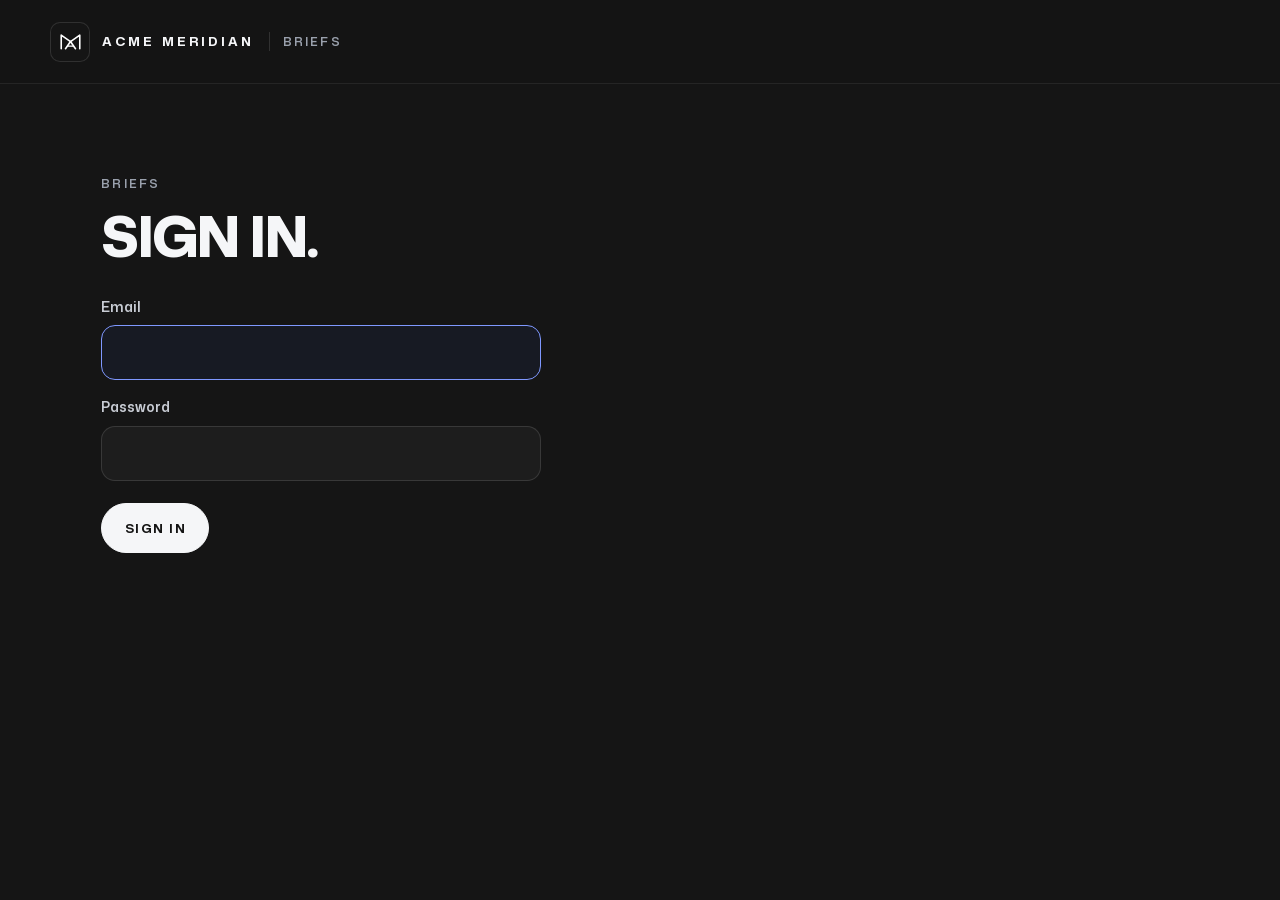
==== commit 7e71911d: "Commitments dealt on the scroll, admin in the new look, 'Software company' - The four commitment car" ====
--- a/admin/index.html
+++ b/admin/index.html
@@ -14,25 +14,20 @@
      `frame-ancestors` is ignored in a meta tag and GitHub Pages cannot set
      headers, so the frame check lives in admin.js instead. -->
 <meta http-equiv="Content-Security-Policy" content="default-src 'self'; script-src 'self'; style-src 'self'; img-src 'self' data:; font-src 'self'; connect-src https://slkyivycuxbjigwqpyzd.supabase.co; form-action 'self'; base-uri 'none'; object-src 'none'">
-<meta name="theme-color" content="#050506">
+<meta name="theme-color" content="#151515">
 <link rel="icon" href="/favicon.svg" type="image/svg+xml">
-<link rel="preload" as="font" type="font/woff2" href="/assets/fonts/inter-var.woff2" crossorigin>
-<link rel="stylesheet" href="/meridian.css">
+<link rel="preload" as="font" type="font/woff2" href="/assets/fonts/mona-sans-latin.woff2" crossorigin>
+<link rel="stylesheet" href="/assets/fonts/night.css">
+<link rel="stylesheet" href="/assets/admin.css">
 </head>
 <body class="admin">
 
 <header class="nav">
-  <a class="mark" href="/" aria-label="Acme Meridian — home">
-    <svg viewBox="0 0 140 100" aria-hidden="true" width="30" height="21">
-      <g stroke="currentColor" fill="none" stroke-linecap="round" stroke-linejoin="round">
-        <path d="M18 88V12l52 36 52-36v76" stroke-width="9"/>
-        <path d="M42 88l28-40 28 40" stroke-width="9"/>
-        <path d="M53 73h34" stroke-width="7" stroke-linejoin="miter"/>
-      </g>
-    </svg>
-    <span>Acme Meridian</span>
+  <a class="brand" href="/" aria-label="Acme Meridian — home">
+    <span class="sq"><svg viewBox="0 0 140 100" fill="none" stroke="#fff" stroke-linecap="round" stroke-linejoin="round" aria-hidden="true"><path d="M18 88V12l52 36 52-36v76" stroke-width="9"/><path d="M42 88l28-40 28 40" stroke-width="9"/><path d="M53 73h34" stroke-width="7" stroke-linejoin="miter"/></svg></span>
+    <b>Acme Meridian</b><i>Briefs</i>
   </a>
-  <p class="nav-note nav-back"><button type="button" id="signout" class="linkish">Sign out</button></p>
+  <button type="button" id="signout" class="linkish">Sign out</button>
 </header>
 
 <main class="adm">
--- a/assets/fonts/night.css
+++ b/assets/fonts/night.css
@@ -0,0 +1,9 @@
+/* Mona Sans (SIL OFL), served from this site
+   rather than Google Fonts: the privacy page lists every third party the
+   site talks to, and a font CDN is not one of them. */
+@font-face{font-family:'Mona Sans';font-style:normal;font-weight:400 900;font-display:swap;
+  src:url(/assets/fonts/mona-sans-latin.woff2) format('woff2');
+  unicode-range:U+0000-00FF,U+0131,U+0152-0153,U+02BB-02BC,U+02C6,U+02DA,U+02DC,U+0304,U+0308,U+0329,U+2000-206F,U+20AC,U+2122,U+2191,U+2193,U+2212,U+2215,U+FEFF,U+FFFD}
+@font-face{font-family:'Mona Sans';font-style:normal;font-weight:400 900;font-display:swap;
+  src:url(/assets/fonts/mona-sans-latin-ext.woff2) format('woff2');
+  unicode-range:U+0100-02BA,U+02BD-02C5,U+02C7-02CC,U+02CE-02D7,U+02DD-02FF,U+0304,U+0308,U+0329,U+1D00-1DBF,U+1E00-1E9F,U+1EF2-1EFF,U+2020,U+20A0-20AB,U+20AD-20C4,U+2113,U+2C60-2C7F,U+A720-A7FF}
--- a/assets/admin.css
+++ b/assets/admin.css
@@ -0,0 +1,134 @@
+/* =============================================================================
+   ACME MERIDIAN — /admin/
+   The brief inbox in the home page's clothes: the logo's #151515, Mona Sans,
+   cobalt as the one accent, pills for buttons. A tool, so no silk and no
+   motion beyond hover — what it owes anyone is being fast and clear.
+   Served from 'self' so the page's CSP (style-src 'self') is untouched.
+   ========================================================================== */
+:root{
+  --ink:#151515; --ink-2:#1d1e21; --ink-3:#26282d;
+  --white:#f5f6f8; --mute:#9aa1ad; --dim:#6b7280;
+  --line:rgba(255,255,255,.12); --line-soft:rgba(255,255,255,.07);
+  --cobalt:#3f63ff; --cobalt-l:#7f98ff; --bad:#ff8a7a;
+  --sans:'Mona Sans',system-ui,-apple-system,sans-serif;
+  --gut:clamp(20px,4vw,56px); --ease:cubic-bezier(.22,1,.36,1);
+}
+*,*::before,*::after{box-sizing:border-box}
+html{-webkit-text-size-adjust:100%}
+body{margin:0;background:var(--ink);color:var(--white);font:400 16px/1.6 var(--sans);-webkit-font-smoothing:antialiased}
+a{color:inherit;text-decoration:none}
+p{margin:0}
+h1,h2,h3{margin:0;font-weight:800;letter-spacing:-.035em;line-height:1}
+button{font:inherit;color:inherit}
+[hidden]{display:none!important}
+
+/* nav ------------------------------------------------------------------ */
+.nav{position:fixed;inset:0 0 auto;z-index:50;display:flex;align-items:center;justify-content:space-between;
+  height:84px;padding:0 var(--gut);background:rgba(21,21,21,.78);
+  -webkit-backdrop-filter:blur(14px) saturate(1.3);backdrop-filter:blur(14px) saturate(1.3);border-bottom:1px solid var(--line-soft)}
+.brand{display:flex;align-items:center;gap:.8rem}
+.brand .sq{width:38px;height:38px;border-radius:9px;background:var(--ink);display:grid;place-items:center;box-shadow:0 0 0 1px var(--line)}
+.brand .sq svg{width:25px}
+.brand b{font-size:13px;font-weight:700;letter-spacing:.24em;text-transform:uppercase}
+.brand i{font-style:normal;font-size:12px;font-weight:600;letter-spacing:.18em;text-transform:uppercase;color:var(--mute);
+  padding-left:.8rem;margin-left:.1rem;border-left:1px solid var(--line)}
+.linkish{appearance:none;background:none;border:0;padding:0;cursor:pointer;font-size:14px;font-weight:500;opacity:.72;transition:opacity .3s}
+.linkish:hover{opacity:1}
+
+/* shared pieces ---------------------------------------------------------- */
+.adm{max-width:1180px;margin-inline:auto;padding:calc(84px + clamp(24px,6vh,64px)) var(--gut) 96px}
+.adm h1{font-size:clamp(2.2rem,4.4vw,3.6rem);text-transform:uppercase;letter-spacing:-.04em}
+.eyebrow{display:block;margin-bottom:.9rem;font-size:12px;font-weight:600;letter-spacing:.18em;text-transform:uppercase;color:var(--mute)}
+.lede{color:var(--mute);font-size:17px}
+
+.btn{display:inline-flex;align-items:center;gap:.55rem;height:44px;padding:0 1.15rem;border-radius:999px;cursor:pointer;
+  border:1px solid var(--line);background:none;color:#d6d9df;font:600 12.5px/1 var(--sans);letter-spacing:.12em;text-transform:uppercase;
+  transition:border-color .3s,background-color .3s,color .3s}
+.btn:hover{border-color:#fff;color:#fff}
+.btn.solid{background:var(--white);color:var(--ink);border-color:var(--white);font-weight:700}
+.btn.solid:hover{background:var(--cobalt);border-color:var(--cobalt);color:#fff}
+.btn:disabled{opacity:.6;cursor:default}
+.btn:focus-visible,.linkish:focus-visible{outline:2px solid var(--cobalt-l);outline-offset:3px}
+
+.field{display:flex;flex-direction:column;gap:.45rem;min-width:0}
+.field > label{font-size:14px;font-weight:600;color:#c8ccd4}
+.hint{font-size:13px;color:var(--dim)}
+input[type=text],input[type=email],input[type=password],textarea{
+  appearance:none;width:100%;min-width:0;font:400 1rem/1.55 var(--sans);color:var(--white);
+  background:rgba(255,255,255,.035);border:1px solid var(--line);border-radius:14px;padding:14px 16px;outline:none;
+  transition:border-color .25s,background-color .25s}
+textarea{resize:vertical;min-height:8rem}
+input::placeholder,textarea::placeholder{color:var(--dim)}
+input:focus,textarea:focus{border-color:var(--cobalt-l);background:rgba(63,99,255,.06)}
+
+.choices{display:flex;flex-wrap:wrap;gap:.45rem}
+.choice{position:relative;display:inline-flex}
+.choice input{position:absolute;inset:0;opacity:0;margin:0;cursor:pointer}
+.choice span{display:inline-block;padding:.55rem 1rem;border-radius:999px;border:1px solid var(--line);background:rgba(255,255,255,.025);
+  font-size:12px;font-weight:600;letter-spacing:.1em;text-transform:uppercase;color:var(--mute);transition:all .25s}
+.choice input:hover + span{color:#fff;border-color:rgba(127,152,255,.55)}
+.choice input:checked + span{background:var(--cobalt);border-color:var(--cobalt);color:#fff}
+.choice input:focus-visible + span{outline:2px solid var(--cobalt-l);outline-offset:3px}
+
+.status{margin-top:1rem;font-size:15px;color:var(--mute)}
+.status:empty{display:none}
+.status.bad{color:var(--bad)}
+
+/* sign in ---------------------------------------------------------------- */
+.adm-gate{max-width:440px;margin-top:4vh}
+.adm-keyform{display:flex;flex-direction:column;gap:1rem;align-items:stretch;margin-top:2rem}
+.adm-keyform .btn{align-self:flex-start;margin-top:.4rem;height:50px;padding:0 1.4rem}
+
+/* list ------------------------------------------------------------------- */
+.adm-head{display:flex;align-items:flex-end;justify-content:space-between;gap:1.5rem;flex-wrap:wrap;margin-bottom:1.8rem}
+.adm-filters{margin-bottom:1.6rem}
+.adm-list{list-style:none;margin:0;padding:0;display:grid;gap:8px}
+.adm-row{display:grid;align-items:center;gap:.3rem 1.4rem;grid-template-columns:8.5rem minmax(0,1.6fr) minmax(0,1fr) 7.5rem 6.5rem;
+  padding:1rem 1.2rem;border:1px solid var(--line);border-radius:16px;background:rgba(255,255,255,.02);cursor:pointer;
+  transition:border-color .25s,background-color .25s}
+.adm-row:hover,.adm-row:focus-visible{border-color:rgba(127,152,255,.5);background:rgba(63,99,255,.07);outline:0}
+.adm-row.is-new{border-color:rgba(127,152,255,.45);box-shadow:inset 3px 0 0 var(--cobalt)}
+.adm-row h3{font-size:1.05rem;font-weight:700;letter-spacing:-.01em;overflow:hidden;text-overflow:ellipsis;white-space:nowrap}
+.adm-who p{font-size:14px;color:var(--mute);margin-top:.15rem;overflow:hidden;text-overflow:ellipsis;white-space:nowrap}
+.adm-when{font-size:12px;font-weight:600;letter-spacing:.1em;text-transform:uppercase;color:var(--dim)}
+.adm-tags,.adm-money{font-size:14px;color:var(--mute);overflow:hidden;text-overflow:ellipsis;white-space:nowrap}
+.adm-state{justify-self:start;font-size:11px;font-weight:600;letter-spacing:.14em;text-transform:uppercase;color:var(--mute);
+  border:1px solid var(--line);border-radius:999px;padding:.3rem .75rem}
+.adm-state[data-s=new]{background:var(--cobalt);border-color:var(--cobalt);color:#fff}
+.adm-state[data-s=replied]{color:#fff;border-color:rgba(255,255,255,.35)}
+.adm-state[data-s=archived]{opacity:.45}
+.adm-empty{margin-top:2.5rem;color:var(--dim)}
+
+/* one brief -------------------------------------------------------------- */
+.adm-detail{max-width:780px}
+.adm-backbtn{margin-bottom:2rem}
+.adm-detail h1{text-transform:none;letter-spacing:-.035em}
+.adm-detail .lede{margin-top:1rem}
+.adm-detail .lede a{color:var(--white);border-bottom:1px solid var(--cobalt-l)}
+.adm-fields{display:grid;grid-template-columns:repeat(auto-fit,minmax(180px,1fr));gap:1px;margin:2.2rem 0;
+  border:1px solid var(--line);border-radius:18px;overflow:hidden;background:var(--line)}
+.adm-f{background:var(--ink-2);padding:1rem 1.2rem}
+.adm-f dt{font-size:11px;font-weight:600;letter-spacing:.18em;text-transform:uppercase;color:var(--dim)}
+.adm-f dd{margin:.35rem 0 0;font-size:15.5px;font-weight:500}
+.adm-fields:empty{display:none}
+.adm-detailtext{white-space:pre-wrap;font-size:1.06rem;line-height:1.75;color:#e3e5ea;background:rgba(255,255,255,.025);
+  border:1px solid var(--line);border-radius:18px;padding:1.4rem 1.5rem;margin-bottom:2.4rem}
+.adm-notes{margin-bottom:2.2rem}
+.adm-actions{display:flex;align-items:center;gap:1.4rem;flex-wrap:wrap;border-top:1px solid var(--line);padding-top:1.6rem}
+
+@media (max-width:900px){
+  .adm-row{grid-template-columns:1fr auto;padding:1rem}
+  .adm-when{grid-column:1;order:1}
+  .adm-state{grid-column:2;grid-row:1;order:2;justify-self:end}
+  .adm-who{grid-column:1 / -1;order:3;margin-top:.2rem}
+  .adm-tags{grid-column:1 / -1;order:4;white-space:normal}
+  .adm-money{display:none}
+}
+@media (max-width:520px){
+  .nav{height:72px}
+  .brand b,.brand i{display:none}
+  .adm{padding-top:calc(72px + 28px)}
+}
+
+/* nobody to sign out while the sign-in form is showing */
+body:has(#gate:not([hidden])) #signout{visibility:hidden}
